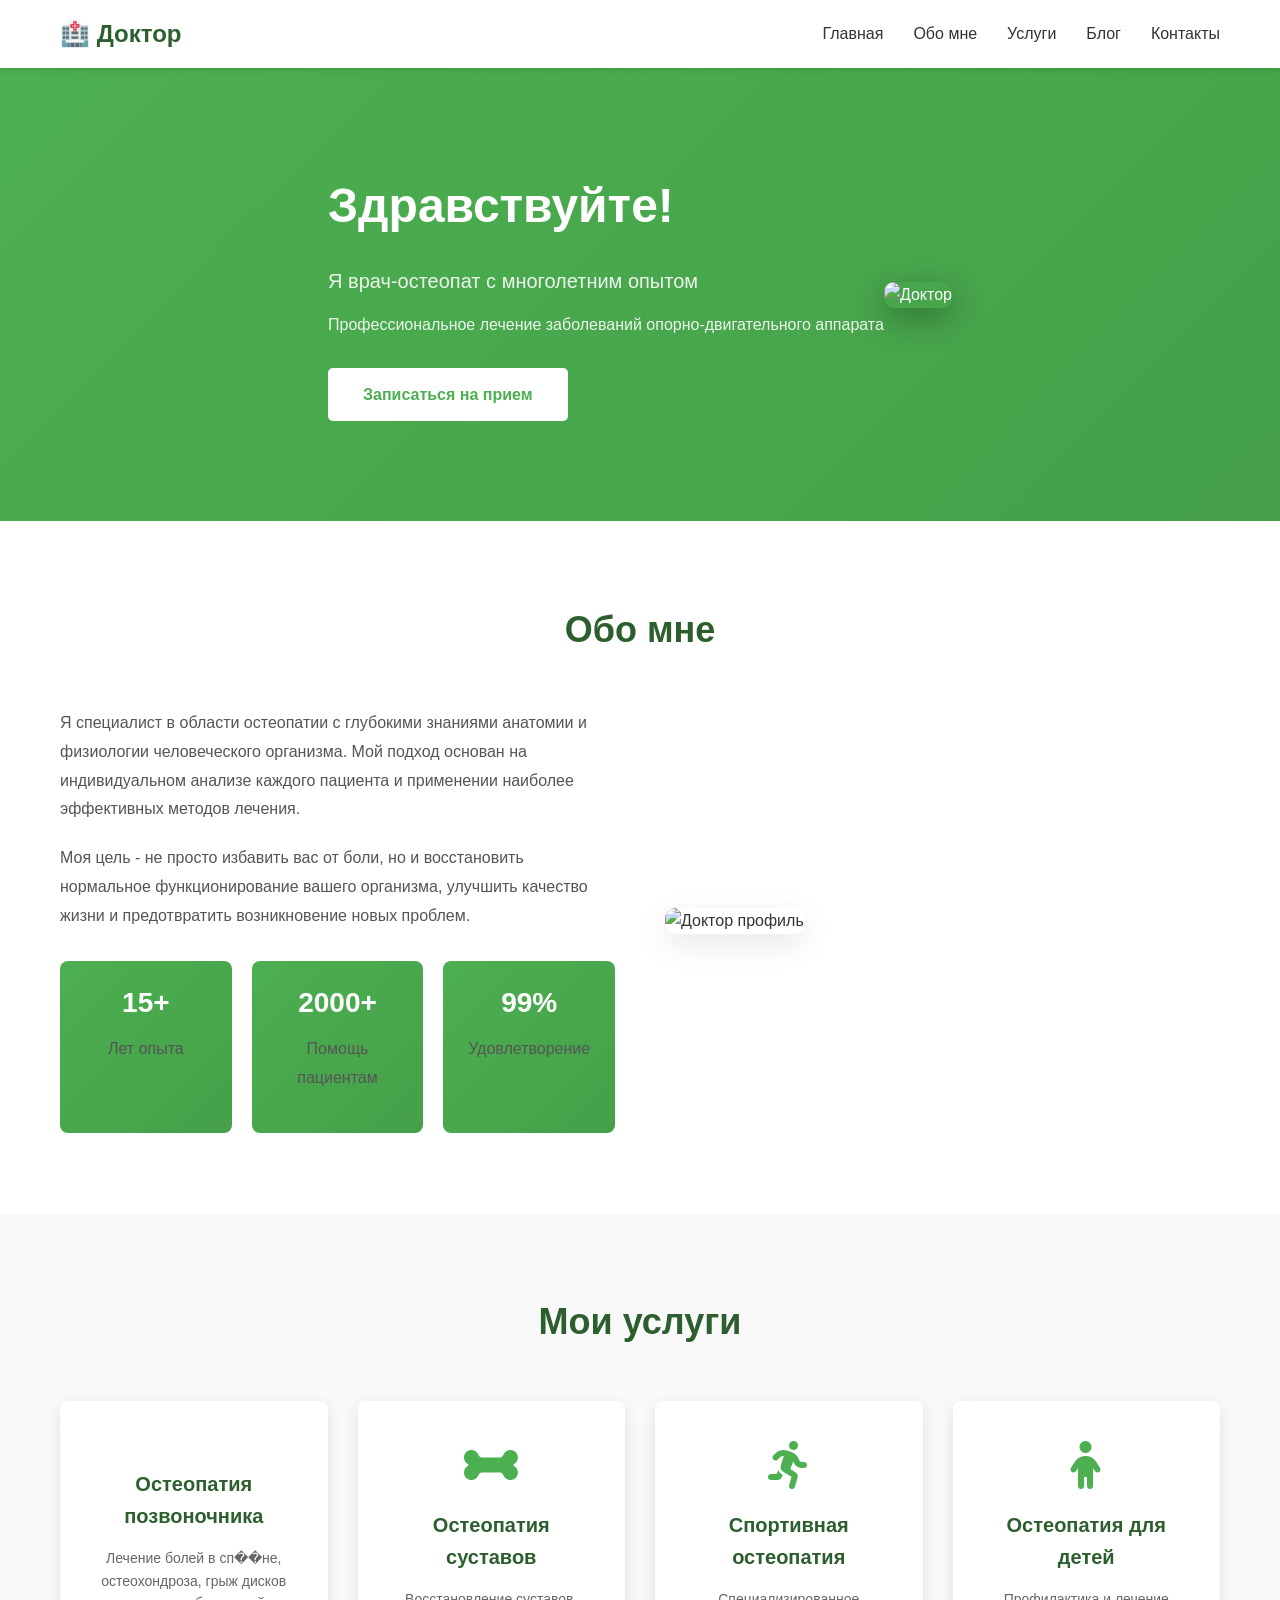
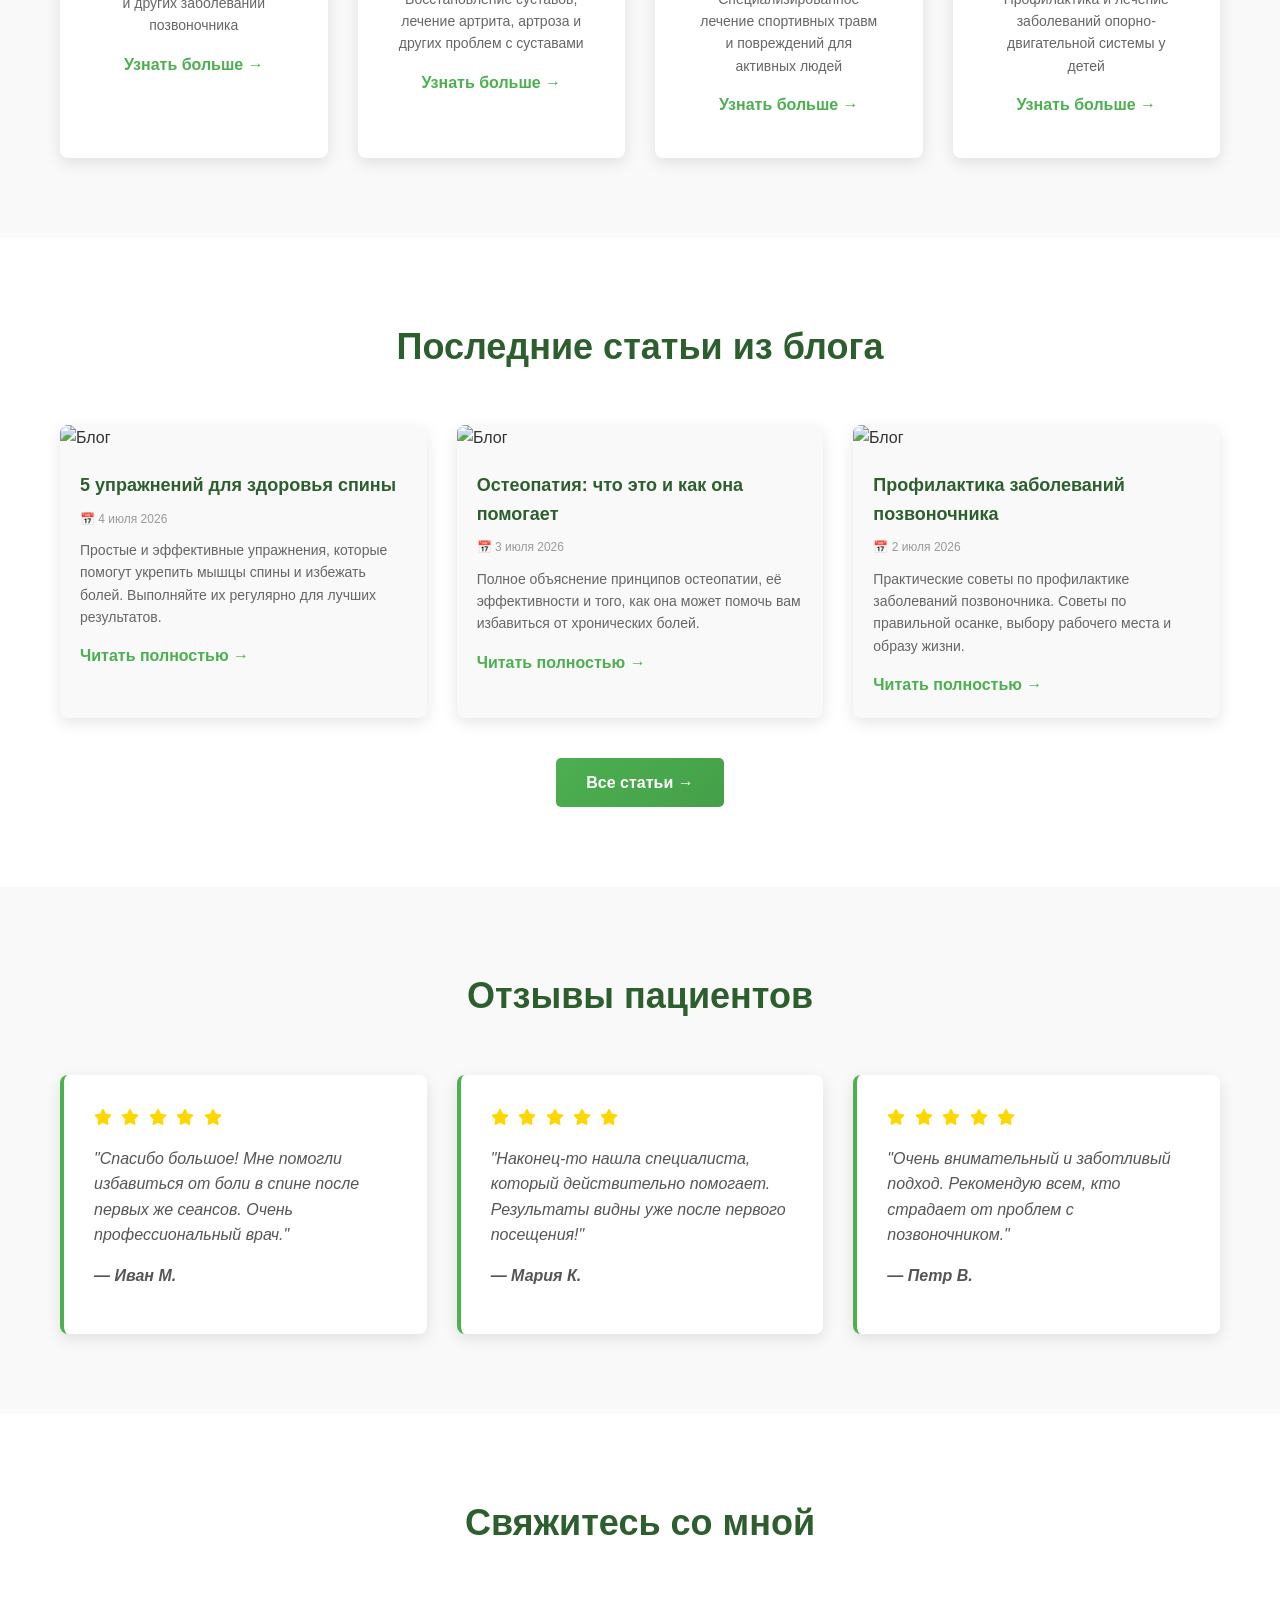
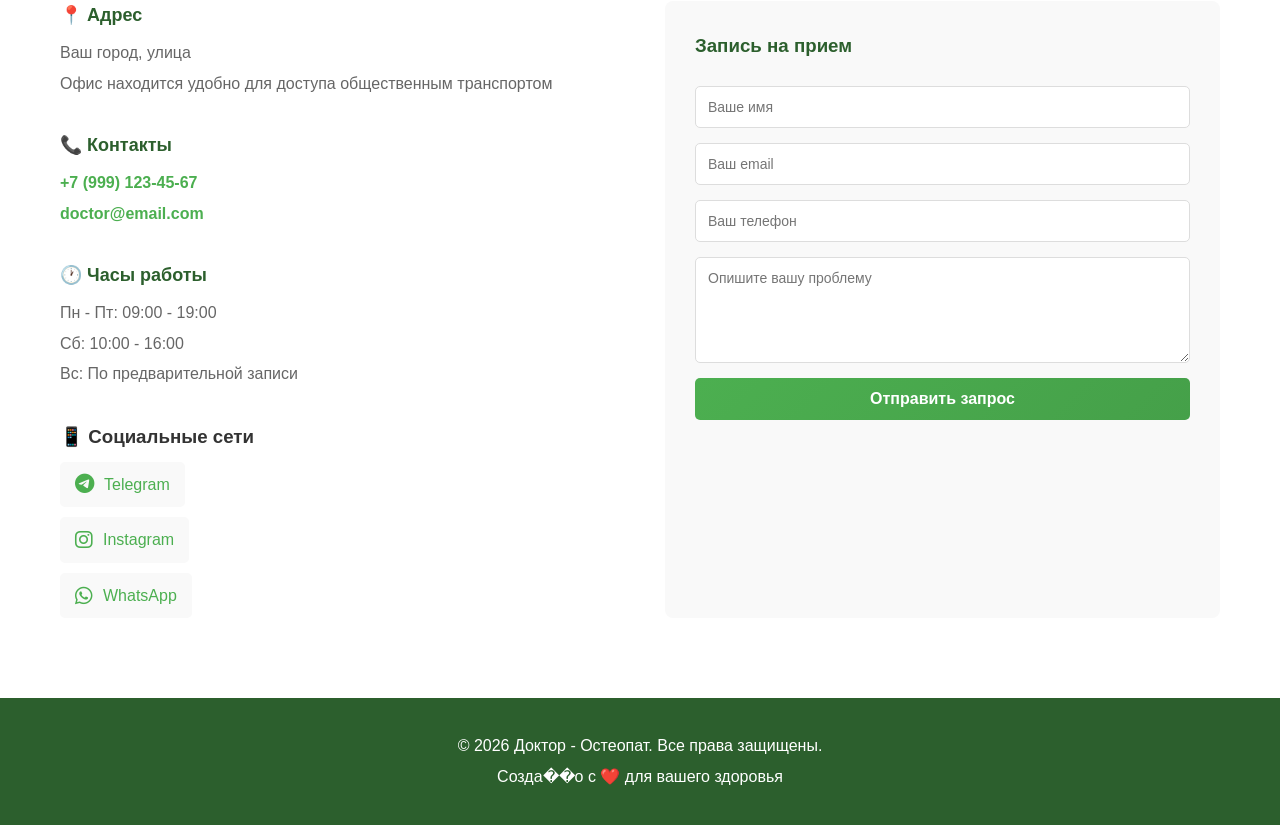
==== index.html @ 102da50f "Initial commit: Create professional osteopath landing page and blog" ====
<!DOCTYPE html>
<html lang="ru">
<head>
    <meta charset="UTF-8">
    <meta name="viewport" content="width=device-width, initial-scale=1.0">
    <meta name="description" content="Врач-остеопат. Профессиональное лечение заболеваний опорно-двигательного аппарата.">
    <meta name="keywords" content="остеопат, остеопатия, лечение позвоночника, боль в спине">
    <meta property="og:title" content="Доктор - Остеопат">
    <meta property="og:description" content="Профессиональные услуги остеопата с многолетним опытом">
    <title>Доктор - Остеопат | Профессиональное лечение</title>
    <link rel="stylesheet" href="styles.css">
    <link rel="stylesheet" href="https://cdnjs.cloudflare.com/ajax/libs/font-awesome/6.4.0/css/all.min.css">
</head>
<body>
    <!-- Navigation -->
    <nav class="navbar">
        <div class="container">
            <div class="logo">🏥 Доктор</div>
            <ul class="nav-menu">
                <li><a href="#home">Главная</a></li>
                <li><a href="#about">Обо мне</a></li>
                <li><a href="#services">Услуги</a></li>
                <li><a href="#blog">Блог</a></li>
                <li><a href="#contact">Контакты</a></li>
            </ul>
            <div class="hamburger">
                <span></span>
                <span></span>
                <span></span>
            </div>
        </div>
    </nav>

    <!-- Hero Section -->
    <section id="home" class="hero">
        <div class="hero-content">
            <h1>Здравствуйте!</h1>
            <p>Я врач-остеопат с многолетним опытом</p>
            <p class="hero-subtitle">Профессиональное лечение заболеваний опорно-двигательного аппарата</p>
            <a href="#contact" class="cta-button">Записаться на прием</a>
        </div>
        <div class="hero-image">
            <img src="https://via.placeholder.com/400x450" alt="Доктор">
        </div>
    </section>

    <!-- About Section -->
    <section id="about" class="about">
        <div class="container">
            <h2>Обо мне</h2>
            <div class="about-content">
                <div class="about-text">
                    <p>Я специалист в области остеопатии с глубокими знаниями анатомии и физиологии человеческого организма. Мой подход основан на индивидуальном анализе каждого пациента и применении наиболее эффективных методов лечения.</p>
                    <p>Моя цель - не просто избавить вас от боли, но и восстановить нормальное функционирование вашего организма, улучшить качество жизни и предотвратить возникновение новых проблем.</p>
                    <div class="about-stats">
                        <div class="stat">
                            <h3>15+</h3>
                            <p>Лет опыта</p>
                        </div>
                        <div class="stat">
                            <h3>2000+</h3>
                            <p>Помощь пациентам</p>
                        </div>
                        <div class="stat">
                            <h3>99%</h3>
                            <p>Удовлетворение</p>
                        </div>
                    </div>
                </div>
                <div class="about-image">
                    <img src="https://via.placeholder.com/300x350" alt="Доктор профиль">
                </div>
            </div>
        </div>
    </section>

    <!-- Services Section -->
    <section id="services" class="services">
        <div class="container">
            <h2>Мои услуги</h2>
            <div class="services-grid">
                <div class="service-card">
                    <i class="fas fa-spine"></i>
                    <h3>Остеопатия позвоночника</h3>
                    <p>Лечение болей в сп��не, остеохондроза, грыж дисков и других заболеваний позвоночника</p>
                    <a href="#contact" class="service-link">Узнать больше →</a>
                </div>
                <div class="service-card">
                    <i class="fas fa-bone"></i>
                    <h3>Остеопатия суставов</h3>
                    <p>Восстановление суставов, лечение артрита, артроза и других проблем с суставами</p>
                    <a href="#contact" class="service-link">Узнать больше →</a>
                </div>
                <div class="service-card">
                    <i class="fas fa-person-running"></i>
                    <h3>Спортивная остеопатия</h3>
                    <p>Специализированное лечение спортивных травм и повреждений для активных людей</p>
                    <a href="#contact" class="service-link">Узнать больше →</a>
                </div>
                <div class="service-card">
                    <i class="fas fa-child"></i>
                    <h3>Остеопатия для детей</h3>
                    <p>Профилактика и лечение заболеваний опорно-двигательной системы у детей</p>
                    <a href="#contact" class="service-link">Узнать больше →</a>
                </div>
            </div>
        </div>
    </section>

    <!-- Blog Section -->
    <section id="blog" class="blog">
        <div class="container">
            <h2>Последние статьи из блога</h2>
            <div class="blog-grid">
                <article class="blog-card">
                    <img src="https://via.placeholder.com/300x200" alt="Блог">
                    <div class="blog-content">
                        <h3>5 упражнений для здоровья спины</h3>
                        <p class="date">📅 4 июля 2026</p>
                        <p>Простые и эффективные упражнения, которые помогут укрепить мышцы спины и избежать болей. Выполняйте их регулярно для лучших результатов.</p>
                        <a href="#" class="read-more">Читать полностью →</a>
                    </div>
                </article>
                <article class="blog-card">
                    <img src="https://via.placeholder.com/300x200" alt="Блог">
                    <div class="blog-content">
                        <h3>Остеопатия: что это и как она помогает</h3>
                        <p class="date">📅 3 июля 2026</p>
                        <p>Полное объяснение принципов остеопатии, её эффективности и того, как она может помочь вам избавиться от хронических болей.</p>
                        <a href="#" class="read-more">Читать полностью →</a>
                    </div>
                </article>
                <article class="blog-card">
                    <img src="https://via.placeholder.com/300x200" alt="Блог">
                    <div class="blog-content">
                        <h3>Профилактика заболеваний позвоночника</h3>
                        <p class="date">📅 2 июля 2026</p>
                        <p>Практические советы по профилактике заболеваний позвоночника. Советы по правильной осанке, выбору рабочего места и образу жизни.</p>
                        <a href="#" class="read-more">Читать полностью →</a>
                    </div>
                </article>
            </div>
            <div class="blog-cta">
                <a href="#" class="btn-all-posts">Все статьи →</a>
            </div>
        </div>
    </section>

    <!-- Testimonials Section -->
    <section class="testimonials">
        <div class="container">
            <h2>Отзывы пациентов</h2>
            <div class="testimonials-grid">
                <div class="testimonial-card">
                    <div class="stars">
                        <i class="fas fa-star"></i>
                        <i class="fas fa-star"></i>
                        <i class="fas fa-star"></i>
                        <i class="fas fa-star"></i>
                        <i class="fas fa-star"></i>
                    </div>
                    <p>"Спасибо большое! Мне помогли избавиться от боли в спине после первых же сеансов. Очень профессиональный врач."</p>
                    <p class="author">— Иван М.</p>
                </div>
                <div class="testimonial-card">
                    <div class="stars">
                        <i class="fas fa-star"></i>
                        <i class="fas fa-star"></i>
                        <i class="fas fa-star"></i>
                        <i class="fas fa-star"></i>
                        <i class="fas fa-star"></i>
                    </div>
                    <p>"Наконец-то нашла специалиста, который действительно помогает. Результаты видны уже после первого посещения!"</p>
                    <p class="author">— Мария К.</p>
                </div>
                <div class="testimonial-card">
                    <div class="stars">
                        <i class="fas fa-star"></i>
                        <i class="fas fa-star"></i>
                        <i class="fas fa-star"></i>
                        <i class="fas fa-star"></i>
                        <i class="fas fa-star"></i>
                    </div>
                    <p>"Очень внимательный и заботливый подход. Рекомендую всем, кто страдает от проблем с позвоночником."</p>
                    <p class="author">— Петр В.</p>
                </div>
            </div>
        </div>
    </section>

    <!-- Contact Section -->
    <section id="contact" class="contact">
        <div class="container">
            <h2>Свяжитесь со мной</h2>
            <div class="contact-content">
                <div class="contact-info">
                    <div class="info-section">
                        <h3>📍 Адрес</h3>
                        <p>Ваш город, улица</p>
                        <p>Офис находится удобно для доступа общественным транспортом</p>
                    </div>
                    <div class="info-section">
                        <h3>📞 Контакты</h3>
                        <p><a href="tel:+79991234567">+7 (999) 123-45-67</a></p>
                        <p><a href="mailto:doctor@email.com">doctor@email.com</a></p>
                    </div>
                    <div class="info-section">
                        <h3>🕐 Часы работы</h3>
                        <p>Пн - Пт: 09:00 - 19:00</p>
                        <p>Сб: 10:00 - 16:00</p>
                        <p>Вс: По предварительной записи</p>
                    </div>
                    <div class="social-links">
                        <h3>📱 Социальные сети</h3>
                        <a href="https://t.me/" title="Telegram"><i class="fab fa-telegram"></i> Telegram</a>
                        <a href="https://instagram.com/" title="Instagram"><i class="fab fa-instagram"></i> Instagram</a>
                        <a href="https://wa.me/79991234567" title="WhatsApp"><i class="fab fa-whatsapp"></i> WhatsApp</a>
                    </div>
                </div>
                <form class="contact-form">
                    <h3>Запись на прием</h3>
                    <input type="text" placeholder="Ваше имя" required>
                    <input type="email" placeholder="Ваш email" required>
                    <input type="tel" placeholder="Ваш телефон" required>
                    <textarea placeholder="Опишите вашу проблему" rows="5" required></textarea>
                    <button type="submit" class="submit-button">Отправить запрос</button>
                </form>
            </div>
        </div>
    </section>

    <!-- Footer -->
    <footer class="footer">
        <div class="container">
            <p>&copy; 2026 Доктор - Остеопат. Все права защищены.</p>
            <p>Созда��о с ❤️ для вашего здоровья</p>
        </div>
    </footer>

    <script src="script.js"></script>
</body>
</html>
---- styles.css ----
* {
    margin: 0;
    padding: 0;
    box-sizing: border-box;
}

body {
    font-family: 'Segoe UI', Tahoma, Geneva, Verdana, sans-serif;
    line-height: 1.6;
    color: #333;
    background-color: #f9f9f9;
}

.container {
    max-width: 1200px;
    margin: 0 auto;
    padding: 0 20px;
}

/* Navigation */
.navbar {
    background-color: #fff;
    box-shadow: 0 2px 5px rgba(0,0,0,0.1);
    position: sticky;
    top: 0;
    z-index: 100;
}

.navbar .container {
    display: flex;
    justify-content: space-between;
    align-items: center;
    padding: 15px 20px;
}

.logo {
    font-size: 24px;
    font-weight: bold;
    color: #2c5f2d;
}

.nav-menu {
    display: flex;
    list-style: none;
    gap: 30px;
}

.nav-menu a {
    text-decoration: none;
    color: #333;
    transition: color 0.3s;
    font-weight: 500;
}

.nav-menu a:hover {
    color: #4CAF50;
}

.hamburger {
    display: none;
    flex-direction: column;
    cursor: pointer;
}

.hamburger span {
    width: 25px;
    height: 3px;
    background-color: #333;
    margin: 5px 0;
    transition: 0.3s;
}

/* Hero Section */
.hero {
    background: linear-gradient(135deg, #4CAF50 0%, #45a049 100%);
    color: white;
    padding: 100px 0;
    display: flex;
    align-items: center;
    justify-content: center;
}

.hero .container {
    display: grid;
    grid-template-columns: 1fr 1fr;
    gap: 50px;
    align-items: center;
}

.hero-content h1 {
    font-size: 48px;
    margin-bottom: 20px;
    animation: fadeInUp 1s ease;
}

.hero-content p {
    font-size: 20px;
    margin-bottom: 15px;
    opacity: 0.9;
}

.hero-subtitle {
    font-size: 16px !important;
    margin-bottom: 30px !important;
}

.cta-button {
    display: inline-block;
    background-color: white;
    color: #4CAF50;
    padding: 14px 35px;
    border-radius: 5px;
    text-decoration: none;
    font-weight: bold;
    transition: transform 0.3s, box-shadow 0.3s;
    font-size: 16px;
}

.cta-button:hover {
    transform: translateY(-2px);
    box-shadow: 0 5px 15px rgba(0,0,0,0.3);
}

.hero-image img {
    width: 100%;
    border-radius: 10px;
    box-shadow: 0 10px 30px rgba(0,0,0,0.3);
}

/* About Section */
.about {
    padding: 80px 0;
    background-color: white;
}

.about h2,
.services h2,
.blog h2,
.testimonials h2,
.contact h2 {
    text-align: center;
    font-size: 36px;
    margin-bottom: 50px;
    color: #2c5f2d;
}

.about-content {
    display: grid;
    grid-template-columns: 1fr 1fr;
    gap: 50px;
    align-items: center;
}

.about-text p {
    font-size: 16px;
    margin-bottom: 20px;
    color: #555;
    line-height: 1.8;
}

.about-stats {
    display: grid;
    grid-template-columns: repeat(3, 1fr);
    gap: 20px;
    margin-top: 30px;
}

.stat {
    text-align: center;
    padding: 20px;
    background: linear-gradient(135deg, #4CAF50 0%, #45a049 100%);
    color: white;
    border-radius: 8px;
}

.stat h3 {
    font-size: 28px;
    margin-bottom: 10px;
}

.about-image img {
    width: 100%;
    border-radius: 10px;
    box-shadow: 0 10px 30px rgba(0,0,0,0.1);
}

/* Services Section */
.services {
    padding: 80px 0;
    background-color: #f9f9f9;
}

.services-grid {
    display: grid;
    grid-template-columns: repeat(auto-fit, minmax(250px, 1fr));
    gap: 30px;
}

.service-card {
    background-color: white;
    padding: 40px;
    border-radius: 8px;
    text-align: center;
    box-shadow: 0 5px 15px rgba(0,0,0,0.1);
    transition: transform 0.3s, box-shadow 0.3s;
}

.service-card:hover {
    transform: translateY(-10px);
    box-shadow: 0 15px 30px rgba(0,0,0,0.2);
}

.service-card i {
    font-size: 48px;
    color: #4CAF50;
    margin-bottom: 20px;
}

.service-card h3 {
    font-size: 20px;
    margin-bottom: 15px;
    color: #2c5f2d;
}

.service-card p {
    color: #666;
    font-size: 14px;
    margin-bottom: 15px;
}

.service-link {
    color: #4CAF50;
    text-decoration: none;
    font-weight: bold;
    transition: color 0.3s;
}

.service-link:hover {
    color: #2c5f2d;
}

/* Blog Section */
.blog {
    padding: 80px 0;
    background-color: white;
}

.blog-grid {
    display: grid;
    grid-template-columns: repeat(auto-fit, minmax(300px, 1fr));
    gap: 30px;
    margin-bottom: 40px;
}

.blog-card {
    background-color: #f9f9f9;
    border-radius: 8px;
    overflow: hidden;
    box-shadow: 0 5px 15px rgba(0,0,0,0.1);
    transition: transform 0.3s;
}

.blog-card:hover {
    transform: translateY(-5px);
}

.blog-card img {
    width: 100%;
    height: 200px;
    object-fit: cover;
}

.blog-content {
    padding: 20px;
}

.blog-content h3 {
    margin-bottom: 10px;
    color: #2c5f2d;
    font-size: 18px;
}

.blog-content .date {
    color: #999;
    font-size: 12px;
    margin-bottom: 10px;
}

.blog-content p {
    color: #666;
    margin-bottom: 15px;
    font-size: 14px;
}

.read-more {
    color: #4CAF50;
    text-decoration: none;
    font-weight: bold;
    transition: color 0.3s;
}

.read-more:hover {
    color: #2c5f2d;
}

.blog-cta {
    text-align: center;
}

.btn-all-posts {
    display: inline-block;
    background: linear-gradient(135deg, #4CAF50 0%, #45a049 100%);
    color: white;
    padding: 12px 30px;
    border-radius: 5px;
    text-decoration: none;
    font-weight: bold;
    transition: transform 0.3s;
}

.btn-all-posts:hover {
    transform: translateY(-2px);
}

/* Testimonials Section */
.testimonials {
    padding: 80px 0;
    background-color: #f9f9f9;
}

.testimonials-grid {
    display: grid;
    grid-template-columns: repeat(auto-fit, minmax(300px, 1fr));
    gap: 30px;
}

.testimonial-card {
    background-color: white;
    padding: 30px;
    border-radius: 8px;
    box-shadow: 0 5px 15px rgba(0,0,0,0.1);
    border-left: 4px solid #4CAF50;
}

.stars {
    margin-bottom: 15px;
}

.stars i {
    color: #FFD700;
    margin-right: 5px;
}

.testimonial-card p {
    color: #555;
    margin-bottom: 15px;
    font-style: italic;
}

.author {
    font-weight: bold;
    color: #2c5f2d;
    font-style: normal;
}

/* Contact Section */
.contact {
    padding: 80px 0;
    background-color: white;
}

.contact-content {
    display: grid;
    grid-template-columns: 1fr 1fr;
    gap: 50px;
}

.contact-info {
    display: flex;
    flex-direction: column;
    gap: 30px;
}

.info-section h3 {
    color: #2c5f2d;
    margin-bottom: 10px;
    font-size: 18px;
}

.info-section p {
    color: #666;
    margin-bottom: 5px;
}

.info-section a {
    color: #4CAF50;
    text-decoration: none;
    font-weight: bold;
}

.info-section a:hover {
    color: #2c5f2d;
}

.social-links {
    display: flex;
    flex-direction: column;
    gap: 10px;
}

.social-links a {
    display: inline-flex;
    align-items: center;
    gap: 10px;
    padding: 10px 15px;
    background-color: #f9f9f9;
    border-radius: 5px;
    color: #4CAF50;
    text-decoration: none;
    transition: background-color 0.3s;
    width: fit-content;
}

.social-links a:hover {
    background-color: #e8f5e9;
}

.social-links i {
    font-size: 20px;
}

.contact-form {
    display: flex;
    flex-direction: column;
    gap: 15px;
    background-color: #f9f9f9;
    padding: 30px;
    border-radius: 8px;
}

.contact-form h3 {
    color: #2c5f2d;
    margin-bottom: 10px;
}

.contact-form input,
.contact-form textarea {
    padding: 12px;
    border: 1px solid #ddd;
    border-radius: 5px;
    font-family: inherit;
    font-size: 14px;
}

.contact-form input:focus,
.contact-form textarea:focus {
    outline: none;
    border-color: #4CAF50;
    box-shadow: 0 0 5px rgba(76, 175, 80, 0.3);
}

.submit-button {
    background: linear-gradient(135deg, #4CAF50 0%, #45a049 100%);
    color: white;
    padding: 12px;
    border: none;
    border-radius: 5px;
    font-weight: bold;
    cursor: pointer;
    transition: transform 0.3s;
    font-size: 16px;
}

.submit-button:hover {
    transform: translateY(-2px);
}

/* Footer */
.footer {
    background-color: #2c5f2d;
    color: white;
    text-align: center;
    padding: 30px 0;
}

.footer p {
    margin: 5px 0;
}

/* Animations */
@keyframes fadeInUp {
    from {
        opacity: 0;
        transform: translateY(30px);
    }
    to {
        opacity: 1;
        transform: translateY(0);
    }
}

/* Responsive Design */
@media (max-width: 768px) {
    .nav-menu {
        display: none;
        position: absolute;
        top: 70px;
        left: 0;
        right: 0;
        background-color: white;
        flex-direction: column;
        gap: 0;
        box-shadow: 0 5px 10px rgba(0,0,0,0.1);
    }

    .nav-menu.active {
        display: flex;
    }

    .nav-menu li {
        border-bottom: 1px solid #eee;
    }

    .nav-menu a {
        display: block;
        padding: 15px 20px;
    }

    .hamburger {
        display: flex;
    }

    .hero {
        padding: 50px 0;
    }

    .hero .container {
        grid-template-columns: 1fr;
    }

    .hero-content h1 {
        font-size: 32px;
    }

    .hero-content p {
        font-size: 16px;
    }

    .about-content,
    .contact-content {
        grid-template-columns: 1fr;
    }

    .about-stats {
        grid-template-columns: 1fr;
    }

    .about,
    .services,
    .blog,
    .testimonials,
    .contact {
        padding: 50px 0;
    }

    h2 {
        font-size: 28px !important;
    }
}

@media (max-width: 480px) {
    .navbar .container {
        padding: 10px 15px;
    }

    .logo {
        font-size: 20px;
    }

    .hero-content h1 {
        font-size: 24px;
    }

    .hero .container,
    .about .container {
        padding: 0 15px;
    }

    .service-card,
    .testimonial-card {
        padding: 20px;
    }

    .contact-form {
        padding: 20px;
    }
}
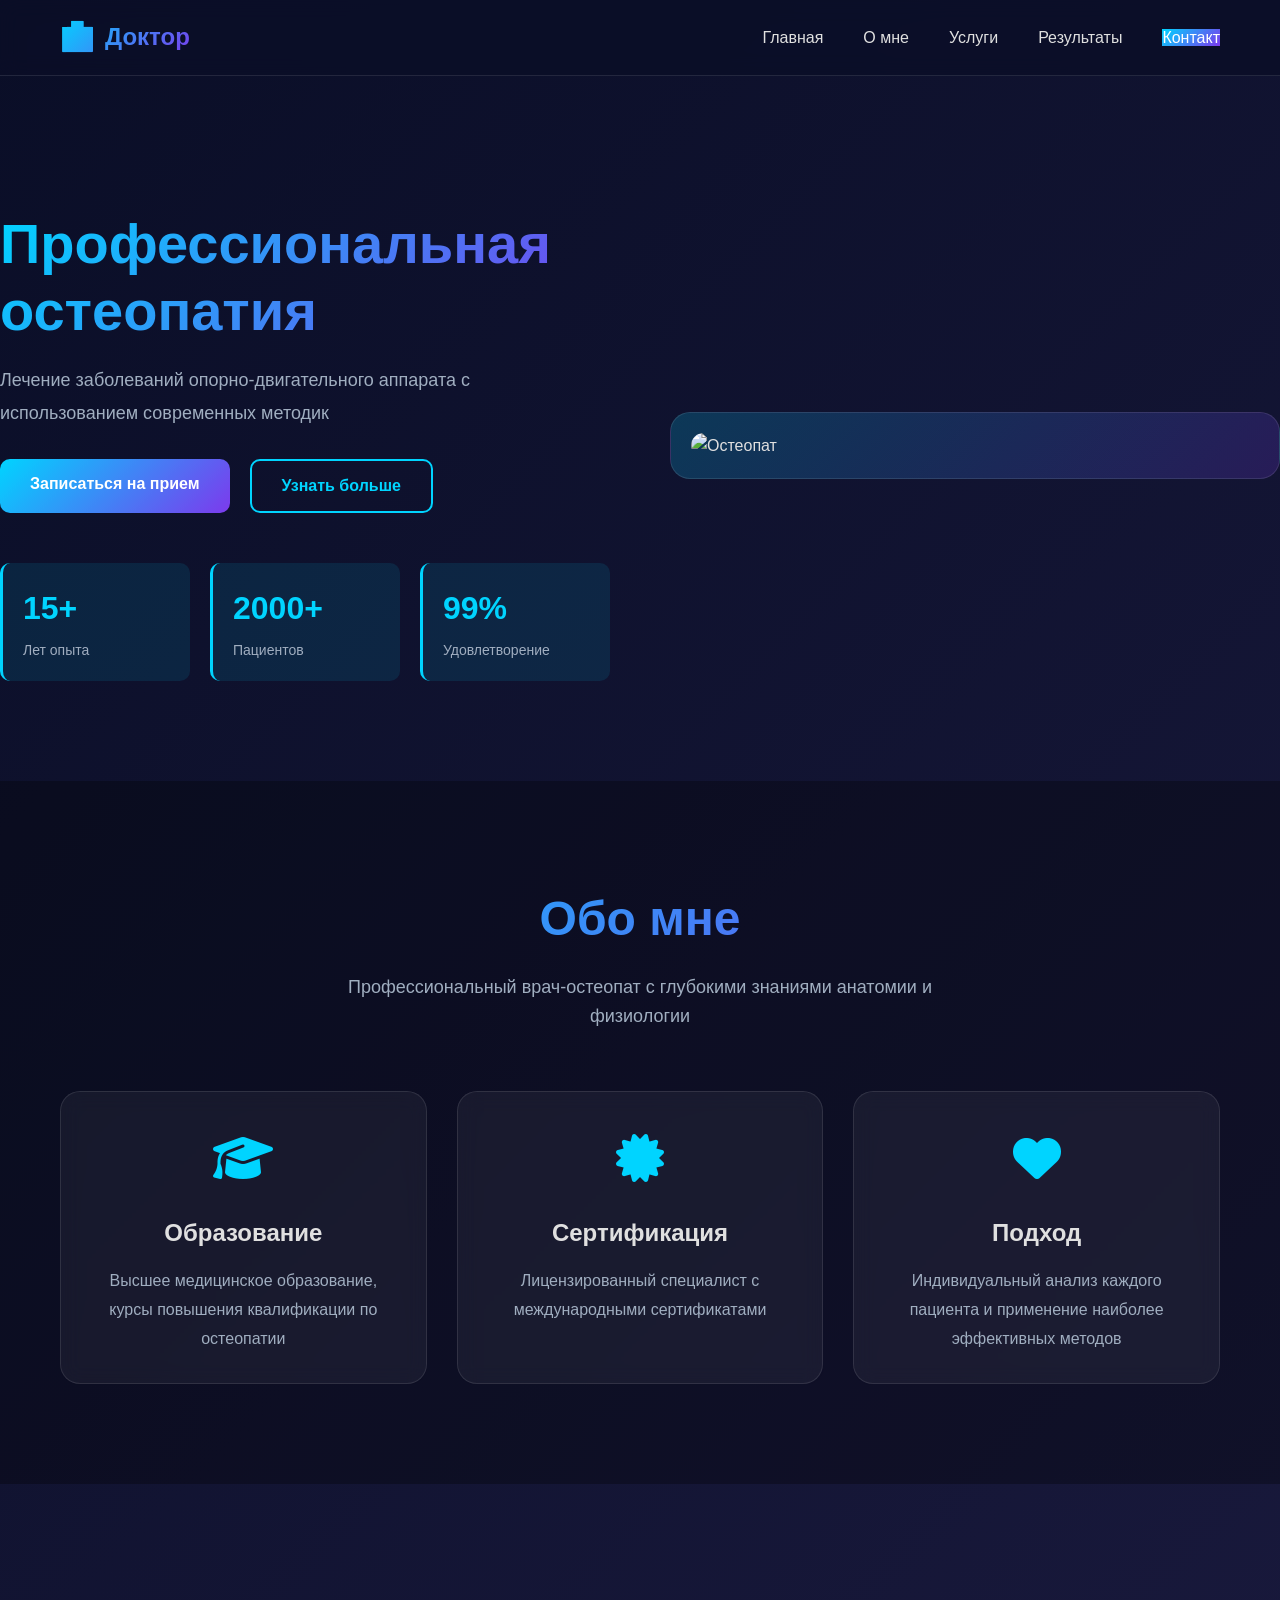
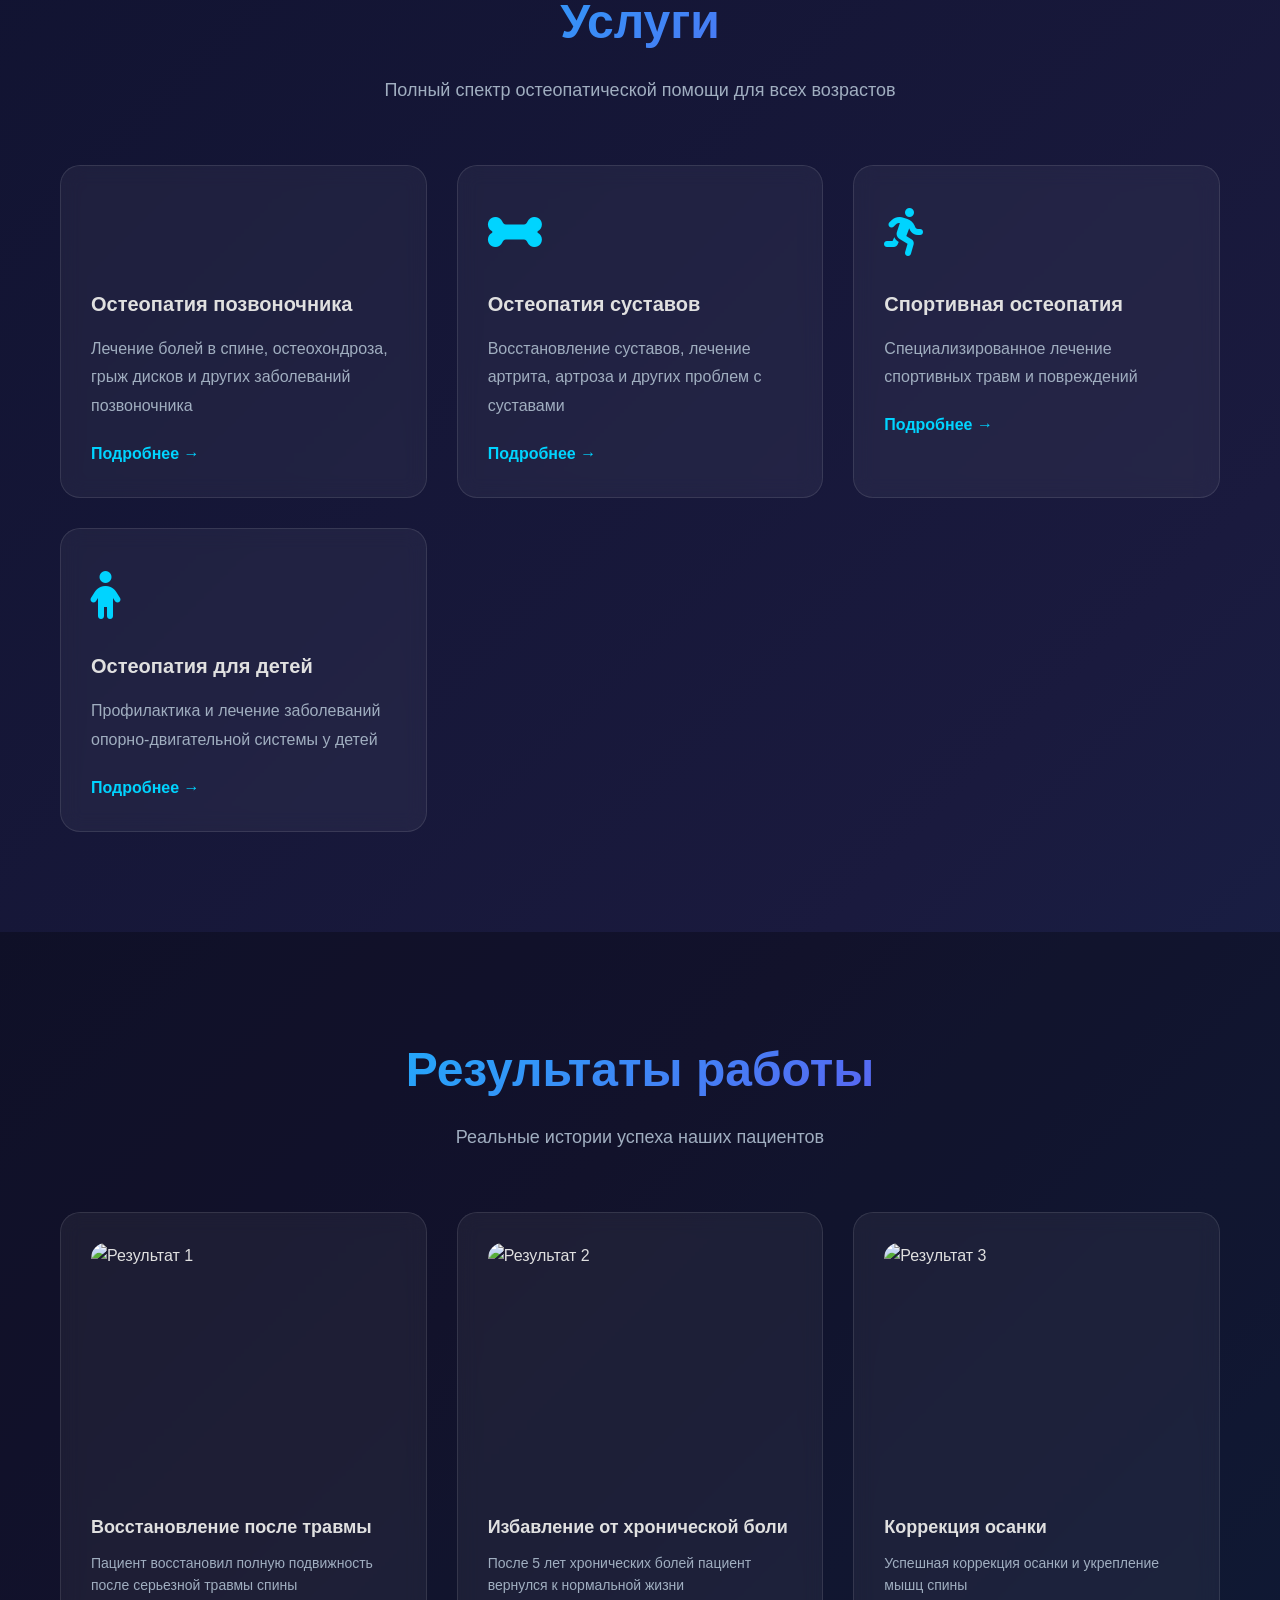
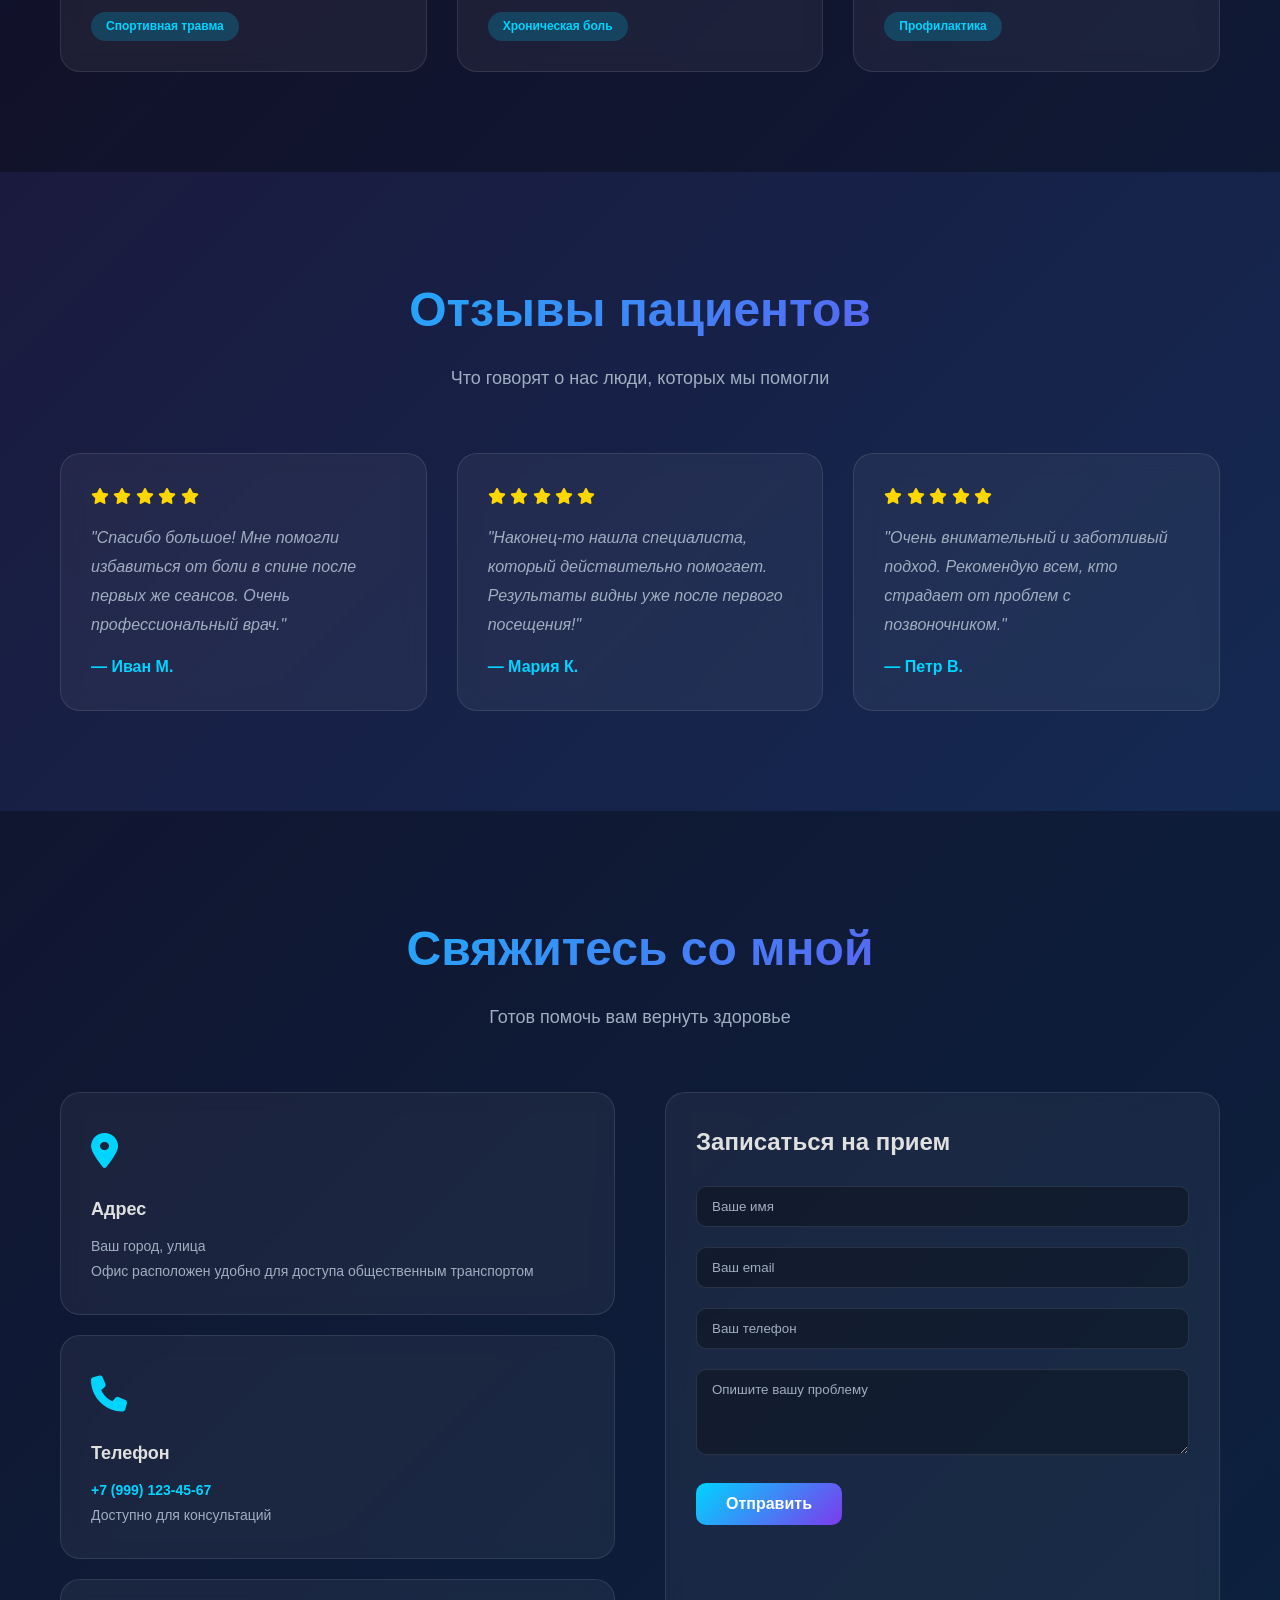
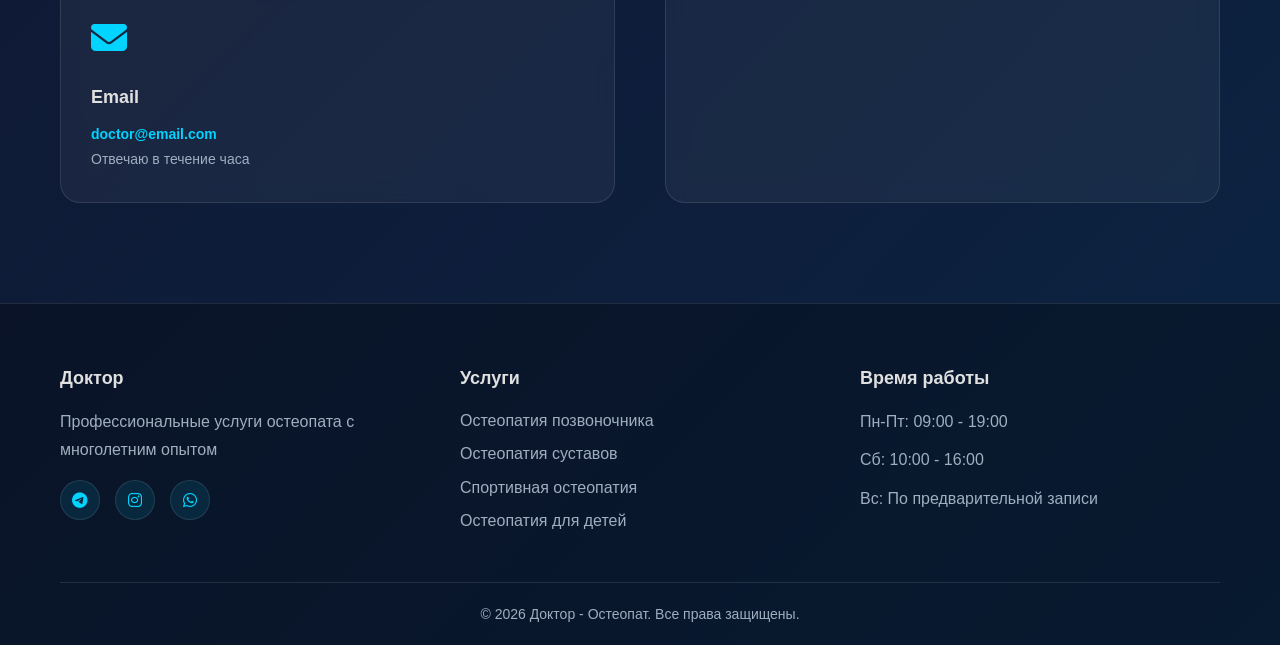
==== commit b0ce52e5: "Update: Redesign site with glassmorphism style like razvitiein.com" ====
--- a/index.html
+++ b/index.html
@@ -5,8 +5,6 @@
     <meta name="viewport" content="width=device-width, initial-scale=1.0">
     <meta name="description" content="Врач-остеопат. Профессиональное лечение заболеваний опорно-двигательного аппарата.">
     <meta name="keywords" content="остеопат, остеопатия, лечение позвоночника, боль в спине">
-    <meta property="og:title" content="Доктор - Остеопат">
-    <meta property="og:description" content="Профессиональные услуги остеопата с многолетним опытом">
     <title>Доктор - Остеопат | Профессиональное лечение</title>
     <link rel="stylesheet" href="styles.css">
     <link rel="stylesheet" href="https://cdnjs.cloudflare.com/ajax/libs/font-awesome/6.4.0/css/all.min.css">
@@ -14,14 +12,17 @@
 <body>
     <!-- Navigation -->
     <nav class="navbar">
-        <div class="container">
-            <div class="logo">🏥 Доктор</div>
+        <div class="nav-container">
+            <div class="logo">
+                <span class="logo-icon">🏥</span>
+                <span class="logo-text">Доктор</span>
+            </div>
             <ul class="nav-menu">
-                <li><a href="#home">Главная</a></li>
-                <li><a href="#about">Обо мне</a></li>
-                <li><a href="#services">Услуги</a></li>
-                <li><a href="#blog">Блог</a></li>
-                <li><a href="#contact">Контакты</a></li>
+                <li><a href="#home" class="nav-link">Главная</a></li>
+                <li><a href="#about" class="nav-link">О мне</a></li>
+                <li><a href="#services" class="nav-link">Услуги</a></li>
+                <li><a href="#portfolio" class="nav-link">Результаты</a></li>
+                <li><a href="#contact" class="nav-link btn-primary">Контакт</a></li>
             </ul>
             <div class="hamburger">
                 <span></span>
@@ -33,42 +34,59 @@
 
     <!-- Hero Section -->
     <section id="home" class="hero">
-        <div class="hero-content">
-            <h1>Здравствуйте!</h1>
-            <p>Я врач-остеопат с многолетним опытом</p>
-            <p class="hero-subtitle">Профессиональное лечение заболеваний опорно-двигательного аппарата</p>
-            <a href="#contact" class="cta-button">Записаться на прием</a>
-        </div>
-        <div class="hero-image">
-            <img src="https://via.placeholder.com/400x450" alt="Доктор">
+        <div class="hero-container">
+            <div class="hero-content">
+                <h1 class="hero-title">Профессиональная остеопатия</h1>
+                <p class="hero-subtitle">Лечение заболеваний опорно-двигательного аппарата с использованием современных методик</p>
+                <div class="hero-buttons">
+                    <a href="#contact" class="btn btn-primary">Записаться на прием</a>
+                    <a href="#about" class="btn btn-secondary">Узнать больше</a>
+                </div>
+                <div class="hero-stats">
+                    <div class="stat">
+                        <h3>15+</h3>
+                        <p>Лет опыта</p>
+                    </div>
+                    <div class="stat">
+                        <h3>2000+</h3>
+                        <p>Пациентов</p>
+                    </div>
+                    <div class="stat">
+                        <h3>99%</h3>
+                        <p>Удовлетворение</p>
+                    </div>
+                </div>
+            </div>
+            <div class="hero-image">
+                <div class="image-placeholder">
+                    <img src="https://via.placeholder.com/500x500" alt="Остеопат">
+                </div>
+            </div>
         </div>
     </section>
 
     <!-- About Section -->
     <section id="about" class="about">
         <div class="container">
-            <h2>Обо мне</h2>
-            <div class="about-content">
-                <div class="about-text">
-                    <p>Я специалист в области остеопатии с глубокими знаниями анатомии и физиологии человеческого организма. Мой подход основан на индивидуальном анализе каждого пациента и применении наиболее эффективных методов лечения.</p>
-                    <p>Моя цель - не просто избавить вас от боли, но и восстановить нормальное функционирование вашего организма, улучшить качество жизни и предотвратить возникновение новых проблем.</p>
-                    <div class="about-stats">
-                        <div class="stat">
-                            <h3>15+</h3>
-                            <p>Лет опыта</p>
-                        </div>
-                        <div class="stat">
-                            <h3>2000+</h3>
-                            <p>Помощь пациентам</p>
-                        </div>
-                        <div class="stat">
-                            <h3>99%</h3>
-                            <p>Удовлетворение</p>
-                        </div>
-                    </div>
-                </div>
-                <div class="about-image">
-                    <img src="https://via.placeholder.com/300x350" alt="Доктор профиль">
+            <div class="section-header">
+                <h2 class="section-title">Обо мне</h2>
+                <p class="section-description">Профессиональный врач-остеопат с глубокими знаниями анатомии и физиологии</p>
+            </div>
+            <div class="about-grid">
+                <div class="about-card glass-card">
+                    <div class="card-icon"><i class="fas fa-graduation-cap"></i></div>
+                    <h3>Образование</h3>
+                    <p>Высшее медицинское образование, курсы повышения квалификации по остеопатии</p>
+                </div>
+                <div class="about-card glass-card">
+                    <div class="card-icon"><i class="fas fa-certificate"></i></div>
+                    <h3>Сертификация</h3>
+                    <p>Лицензированный специалист с международными сертификатами</p>
+                </div>
+                <div class="about-card glass-card">
+                    <div class="card-icon"><i class="fas fa-heart"></i></div>
+                    <h3>Подход</h3>
+                    <p>Индивидуальный анализ каждого пациента и применение наиболее эффективных методов</p>
                 </div>
             </div>
         </div>
@@ -77,71 +95,77 @@
     <!-- Services Section -->
     <section id="services" class="services">
         <div class="container">
-            <h2>Мои услуги</h2>
+            <div class="section-header">
+                <h2 class="section-title">Услуги</h2>
+                <p class="section-description">Полный спектр остеопатической помощи для всех возрастов</p>
+            </div>
             <div class="services-grid">
-                <div class="service-card">
-                    <i class="fas fa-spine"></i>
+                <div class="service-card glass-card">
+                    <div class="service-icon"><i class="fas fa-spine"></i></div>
                     <h3>Остеопатия позвоночника</h3>
-                    <p>Лечение болей в сп��не, остеохондроза, грыж дисков и других заболеваний позвоночника</p>
-                    <a href="#contact" class="service-link">Узнать больше →</a>
-                </div>
-                <div class="service-card">
-                    <i class="fas fa-bone"></i>
+                    <p>Лечение болей в спине, остеохондроза, грыж дисков и других заболеваний позвоночника</p>
+                    <a href="#contact" class="service-link">Подробнее →</a>
+                </div>
+                <div class="service-card glass-card">
+                    <div class="service-icon"><i class="fas fa-bone"></i></div>
                     <h3>Остеопатия суставов</h3>
                     <p>Восстановление суставов, лечение артрита, артроза и других проблем с суставами</p>
-                    <a href="#contact" class="service-link">Узнать больше →</a>
-                </div>
-                <div class="service-card">
-                    <i class="fas fa-person-running"></i>
+                    <a href="#contact" class="service-link">Подробнее →</a>
+                </div>
+                <div class="service-card glass-card">
+                    <div class="service-icon"><i class="fas fa-person-running"></i></div>
                     <h3>Спортивная остеопатия</h3>
-                    <p>Специализированное лечение спортивных травм и повреждений для активных людей</p>
-                    <a href="#contact" class="service-link">Узнать больше →</a>
-                </div>
-                <div class="service-card">
-                    <i class="fas fa-child"></i>
+                    <p>Специализированное лечение спортивных травм и повреждений</p>
+                    <a href="#contact" class="service-link">Подробнее →</a>
+                </div>
+                <div class="service-card glass-card">
+                    <div class="service-icon"><i class="fas fa-child"></i></div>
                     <h3>Остеопатия для детей</h3>
                     <p>Профилактика и лечение заболеваний опорно-двигательной системы у детей</p>
-                    <a href="#contact" class="service-link">Узнать больше →</a>
-                </div>
-            </div>
-        </div>
-    </section>
-
-    <!-- Blog Section -->
-    <section id="blog" class="blog">
-        <div class="container">
-            <h2>Последние статьи из блога</h2>
-            <div class="blog-grid">
-                <article class="blog-card">
-                    <img src="https://via.placeholder.com/300x200" alt="Блог">
-                    <div class="blog-content">
-                        <h3>5 упражнений для здоровья спины</h3>
-                        <p class="date">📅 4 июля 2026</p>
-                        <p>Простые и эффективные упражнения, которые помогут укрепить мышцы спины и избежать болей. Выполняйте их регулярно для лучших результатов.</p>
-                        <a href="#" class="read-more">Читать полностью →</a>
-                    </div>
-                </article>
-                <article class="blog-card">
-                    <img src="https://via.placeholder.com/300x200" alt="Блог">
-                    <div class="blog-content">
-                        <h3>Остеопатия: что это и как она помогает</h3>
-                        <p class="date">📅 3 июля 2026</p>
-                        <p>Полное объяснение принципов остеопатии, её эффективности и того, как она может помочь вам избавиться от хронических болей.</p>
-                        <a href="#" class="read-more">Читать полностью →</a>
-                    </div>
-                </article>
-                <article class="blog-card">
-                    <img src="https://via.placeholder.com/300x200" alt="Блог">
-                    <div class="blog-content">
-                        <h3>Профилактика заболеваний позвоночника</h3>
-                        <p class="date">📅 2 июля 2026</p>
-                        <p>Практические советы по профилактике заболеваний позвоночника. Советы по правильной осанке, выбору рабочего места и образу жизни.</p>
-                        <a href="#" class="read-more">Читать полностью →</a>
-                    </div>
-                </article>
-            </div>
-            <div class="blog-cta">
-                <a href="#" class="btn-all-posts">Все статьи →</a>
+                    <a href="#contact" class="service-link">Подробнее →</a>
+                </div>
+            </div>
+        </div>
+    </section>
+
+    <!-- Portfolio Section -->
+    <section id="portfolio" class="portfolio">
+        <div class="container">
+            <div class="section-header">
+                <h2 class="section-title">Результаты работы</h2>
+                <p class="section-description">Реальные истории успеха наших пациентов</p>
+            </div>
+            <div class="portfolio-grid">
+                <div class="portfolio-card glass-card">
+                    <div class="portfolio-image">
+                        <img src="https://via.placeholder.com/300x250" alt="Результат 1">
+                    </div>
+                    <div class="portfolio-content">
+                        <h4>Восстановление после травмы</h4>
+                        <p>Пациент восстановил полную подвижность после серьезной травмы спины</p>
+                        <span class="portfolio-tag">Спортивная травма</span>
+                    </div>
+                </div>
+                <div class="portfolio-card glass-card">
+                    <div class="portfolio-image">
+                        <img src="https://via.placeholder.com/300x250" alt="Результат 2">
+                    </div>
+                    <div class="portfolio-content">
+                        <h4>Избавление от хронической боли</h4>
+                        <p>После 5 лет хронических болей пациент вернулся к нормальной жизни</p>
+                        <span class="portfolio-tag">Хроническая боль</span>
+                    </div>
+                </div>
+                <div class="portfolio-card glass-card">
+                    <div class="portfolio-image">
+                        <img src="https://via.placeholder.com/300x250" alt="Результат 3">
+                    </div>
+                    <div class="portfolio-content">
+                        <h4>Коррекция осанки</h4>
+                        <p>Успешная коррекция осанки и укрепление мышц спины</p>
+                        <span class="portfolio-tag">Профилактика</span>
+                    </div>
+                </div>
             </div>
         </div>
     </section>
@@ -149,9 +173,12 @@
     <!-- Testimonials Section -->
     <section class="testimonials">
         <div class="container">
-            <h2>Отзывы пациентов</h2>
+            <div class="section-header">
+                <h2 class="section-title">Отзывы пациентов</h2>
+                <p class="section-description">Что говорят о нас люди, которых мы помогли</p>
+            </div>
             <div class="testimonials-grid">
-                <div class="testimonial-card">
+                <div class="testimonial-card glass-card">
                     <div class="stars">
                         <i class="fas fa-star"></i>
                         <i class="fas fa-star"></i>
@@ -159,10 +186,10 @@
                         <i class="fas fa-star"></i>
                         <i class="fas fa-star"></i>
                     </div>
-                    <p>"Спасибо большое! Мне помогли избавиться от боли в спине после первых же сеансов. Очень профессиональный врач."</p>
-                    <p class="author">— Иван М.</p>
-                </div>
-                <div class="testimonial-card">
+                    <p class="testimonial-text">"Спасибо большое! Мне помогли избавиться от боли в спине после первых же сеансов. Очень профессиональный врач."</p>
+                    <p class="testimonial-author">— Иван М.</p>
+                </div>
+                <div class="testimonial-card glass-card">
                     <div class="stars">
                         <i class="fas fa-star"></i>
                         <i class="fas fa-star"></i>
@@ -170,10 +197,10 @@
                         <i class="fas fa-star"></i>
                         <i class="fas fa-star"></i>
                     </div>
-                    <p>"Наконец-то нашла специалиста, который действительно помогает. Результаты видны уже после первого посещения!"</p>
-                    <p class="author">— Мария К.</p>
-                </div>
-                <div class="testimonial-card">
+                    <p class="testimonial-text">"Наконец-то нашла специалиста, который действительно помогает. Результаты видны уже после первого посещения!"</p>
+                    <p class="testimonial-author">— Мария К.</p>
+                </div>
+                <div class="testimonial-card glass-card">
                     <div class="stars">
                         <i class="fas fa-star"></i>
                         <i class="fas fa-star"></i>
@@ -181,8 +208,8 @@
                         <i class="fas fa-star"></i>
                         <i class="fas fa-star"></i>
                     </div>
-                    <p>"Очень внимательный и заботливый подход. Рекомендую всем, кто страдает от проблем с позвоночником."</p>
-                    <p class="author">— Петр В.</p>
+                    <p class="testimonial-text">"Очень внимательный и заботливый подход. Рекомендую всем, кто страдает от проблем с позвоночником."</p>
+                    <p class="testimonial-author">— Петр В.</p>
                 </div>
             </div>
         </div>
@@ -191,39 +218,46 @@
     <!-- Contact Section -->
     <section id="contact" class="contact">
         <div class="container">
-            <h2>Свяжитесь со мной</h2>
+            <div class="section-header">
+                <h2 class="section-title">Свяжитесь со мной</h2>
+                <p class="section-description">Готов помочь вам вернуть здоровье</p>
+            </div>
             <div class="contact-content">
                 <div class="contact-info">
-                    <div class="info-section">
-                        <h3>📍 Адрес</h3>
+                    <div class="info-card glass-card">
+                        <div class="info-icon"><i class="fas fa-map-marker-alt"></i></div>
+                        <h4>Адрес</h4>
                         <p>Ваш город, улица</p>
-                        <p>Офис находится удобно для доступа общественным транспортом</p>
-                    </div>
-                    <div class="info-section">
-                        <h3>📞 Контакты</h3>
+                        <p>Офис расположен удобно для доступа общественным транспортом</p>
+                    </div>
+                    <div class="info-card glass-card">
+                        <div class="info-icon"><i class="fas fa-phone"></i></div>
+                        <h4>Телефон</h4>
                         <p><a href="tel:+79991234567">+7 (999) 123-45-67</a></p>
+                        <p>Доступно для консультаций</p>
+                    </div>
+                    <div class="info-card glass-card">
+                        <div class="info-icon"><i class="fas fa-envelope"></i></div>
+                        <h4>Email</h4>
                         <p><a href="mailto:doctor@email.com">doctor@email.com</a></p>
-                    </div>
-                    <div class="info-section">
-                        <h3>🕐 Часы работы</h3>
-                        <p>Пн - Пт: 09:00 - 19:00</p>
-                        <p>Сб: 10:00 - 16:00</p>
-                        <p>Вс: По предварительной записи</p>
-                    </div>
-                    <div class="social-links">
-                        <h3>📱 Социальные сети</h3>
-                        <a href="https://t.me/" title="Telegram"><i class="fab fa-telegram"></i> Telegram</a>
-                        <a href="https://instagram.com/" title="Instagram"><i class="fab fa-instagram"></i> Instagram</a>
-                        <a href="https://wa.me/79991234567" title="WhatsApp"><i class="fab fa-whatsapp"></i> WhatsApp</a>
-                    </div>
-                </div>
-                <form class="contact-form">
-                    <h3>Запись на прием</h3>
-                    <input type="text" placeholder="Ваше имя" required>
-                    <input type="email" placeholder="Ваш email" required>
-                    <input type="tel" placeholder="Ваш телефон" required>
-                    <textarea placeholder="Опишите вашу проблему" rows="5" required></textarea>
-                    <button type="submit" class="submit-button">Отправить запрос</button>
+                        <p>Отвечаю в течение часа</p>
+                    </div>
+                </div>
+                <form class="contact-form glass-card">
+                    <h3>Записаться на прием</h3>
+                    <div class="form-group">
+                        <input type="text" placeholder="Ваше имя" required>
+                    </div>
+                    <div class="form-group">
+                        <input type="email" placeholder="Ваш email" required>
+                    </div>
+                    <div class="form-group">
+                        <input type="tel" placeholder="Ваш телефон" required>
+                    </div>
+                    <div class="form-group">
+                        <textarea placeholder="Опишите вашу проблему" rows="4" required></textarea>
+                    </div>
+                    <button type="submit" class="btn btn-primary">Отправить</button>
                 </form>
             </div>
         </div>
@@ -232,8 +266,35 @@
     <!-- Footer -->
     <footer class="footer">
         <div class="container">
-            <p>&copy; 2026 Доктор - Остеопат. Все права защищены.</p>
-            <p>Созда��о с ❤️ для вашего здоровья</p>
+            <div class="footer-content">
+                <div class="footer-section">
+                    <h4>Доктор</h4>
+                    <p>Профессиональные услуги остеопата с многолетним опытом</p>
+                    <div class="social-links">
+                        <a href="#" title="Telegram"><i class="fab fa-telegram"></i></a>
+                        <a href="#" title="Instagram"><i class="fab fa-instagram"></i></a>
+                        <a href="#" title="WhatsApp"><i class="fab fa-whatsapp"></i></a>
+                    </div>
+                </div>
+                <div class="footer-section">
+                    <h4>Услуги</h4>
+                    <ul>
+                        <li><a href="#services">Остеопатия позвоночника</a></li>
+                        <li><a href="#services">Остеопатия суставов</a></li>
+                        <li><a href="#services">Спортивная остеопатия</a></li>
+                        <li><a href="#services">Остеопатия для детей</a></li>
+                    </ul>
+                </div>
+                <div class="footer-section">
+                    <h4>Время работы</h4>
+                    <p>Пн-Пт: 09:00 - 19:00</p>
+                    <p>Сб: 10:00 - 16:00</p>
+                    <p>Вс: По предварительной записи</p>
+                </div>
+            </div>
+            <div class="footer-bottom">
+                <p>&copy; 2026 Доктор - Остеопат. Все права защищены.</p>
+            </div>
         </div>
     </footer>
 
--- a/styles.css
+++ b/styles.css
@@ -4,11 +4,25 @@
     box-sizing: border-box;
 }
 
+:root {
+    --primary-color: #00d4ff;
+    --secondary-color: #7c3aed;
+    --accent-color: #ff006e;
+    --bg-dark: #0a0e27;
+    --bg-darker: #050812;
+    --text-light: #e0e0e0;
+    --text-muted: #a0aec0;
+    --glass-bg: rgba(255, 255, 255, 0.05);
+    --glass-border: rgba(255, 255, 255, 0.1);
+}
+
 body {
-    font-family: 'Segoe UI', Tahoma, Geneva, Verdana, sans-serif;
+    font-family: -apple-system, BlinkMacSystemFont, 'Segoe UI', 'Roboto', 'Oxygen',
+        'Ubuntu', 'Cantarell', 'Fira Sans', 'Droid Sans', 'Helvetica Neue', sans-serif;
+    background: linear-gradient(135deg, #0a0e27 0%, #1a1a3e 50%, #0f3460 100%);
+    color: var(--text-light);
     line-height: 1.6;
-    color: #333;
-    background-color: #f9f9f9;
+    overflow-x: hidden;
 }
 
 .container {
@@ -17,474 +31,585 @@
     padding: 0 20px;
 }
 
+/* Glass Card Style */
+.glass-card {
+    background: var(--glass-bg);
+    backdrop-filter: blur(10px);
+    border: 1px solid var(--glass-border);
+    border-radius: 20px;
+    padding: 30px;
+    transition: all 0.3s cubic-bezier(0.4, 0, 0.2, 1);
+}
+
+.glass-card:hover {
+    border-color: rgba(0, 212, 255, 0.3);
+    transform: translateY(-8px);
+    box-shadow: 0 20px 40px rgba(0, 212, 255, 0.1);
+}
+
 /* Navigation */
 .navbar {
-    background-color: #fff;
-    box-shadow: 0 2px 5px rgba(0,0,0,0.1);
-    position: sticky;
+    position: fixed;
     top: 0;
-    z-index: 100;
-}
-
-.navbar .container {
+    width: 100%;
+    background: rgba(10, 14, 39, 0.8);
+    backdrop-filter: blur(10px);
+    border-bottom: 1px solid var(--glass-border);
+    z-index: 1000;
+    padding: 15px 0;
+}
+
+.nav-container {
+    max-width: 1200px;
+    margin: 0 auto;
+    padding: 0 20px;
     display: flex;
     justify-content: space-between;
     align-items: center;
-    padding: 15px 20px;
 }
 
 .logo {
+    display: flex;
+    align-items: center;
+    gap: 10px;
     font-size: 24px;
-    font-weight: bold;
-    color: #2c5f2d;
+    font-weight: 700;
+    background: linear-gradient(135deg, var(--primary-color) 0%, var(--secondary-color) 100%);
+    -webkit-background-clip: text;
+    -webkit-text-fill-color: transparent;
+    background-clip: text;
+}
+
+.logo-icon {
+    font-size: 28px;
 }
 
 .nav-menu {
     display: flex;
     list-style: none;
-    gap: 30px;
-}
-
-.nav-menu a {
+    gap: 40px;
+    align-items: center;
+}
+
+.nav-link {
+    color: var(--text-light);
     text-decoration: none;
-    color: #333;
     transition: color 0.3s;
     font-weight: 500;
 }
 
-.nav-menu a:hover {
-    color: #4CAF50;
+.nav-link:hover {
+    color: var(--primary-color);
 }
 
 .hamburger {
     display: none;
     flex-direction: column;
     cursor: pointer;
+    gap: 5px;
 }
 
 .hamburger span {
     width: 25px;
     height: 3px;
-    background-color: #333;
-    margin: 5px 0;
+    background: var(--primary-color);
+    border-radius: 2px;
     transition: 0.3s;
+}
+
+/* Buttons */
+.btn {
+    display: inline-block;
+    padding: 12px 30px;
+    border-radius: 10px;
+    text-decoration: none;
+    font-weight: 600;
+    transition: all 0.3s;
+    border: none;
+    cursor: pointer;
+    font-size: 16px;
+}
+
+.btn-primary {
+    background: linear-gradient(135deg, var(--primary-color) 0%, var(--secondary-color) 100%);
+    color: #fff;
+}
+
+.btn-primary:hover {
+    transform: translateY(-2px);
+    box-shadow: 0 10px 25px rgba(0, 212, 255, 0.3);
+}
+
+.btn-secondary {
+    background: transparent;
+    color: var(--primary-color);
+    border: 2px solid var(--primary-color);
+}
+
+.btn-secondary:hover {
+    background: rgba(0, 212, 255, 0.1);
+    border-color: var(--secondary-color);
+    color: var(--secondary-color);
 }
 
 /* Hero Section */
 .hero {
-    background: linear-gradient(135deg, #4CAF50 0%, #45a049 100%);
-    color: white;
+    padding: 150px 0 100px;
+    margin-top: 60px;
+    position: relative;
+    overflow: hidden;
+}
+
+.hero-container {
+    display: grid;
+    grid-template-columns: 1fr 1fr;
+    gap: 60px;
+    align-items: center;
+}
+
+.hero-title {
+    font-size: 56px;
+    font-weight: 800;
+    margin-bottom: 20px;
+    line-height: 1.2;
+    background: linear-gradient(135deg, var(--primary-color) 0%, var(--secondary-color) 100%);
+    -webkit-background-clip: text;
+    -webkit-text-fill-color: transparent;
+    background-clip: text;
+    animation: fadeInUp 0.8s ease;
+}
+
+.hero-subtitle {
+    font-size: 18px;
+    color: var(--text-muted);
+    margin-bottom: 30px;
+    line-height: 1.8;
+    animation: fadeInUp 0.8s ease 0.1s both;
+}
+
+.hero-buttons {
+    display: flex;
+    gap: 20px;
+    margin-bottom: 50px;
+    animation: fadeInUp 0.8s ease 0.2s both;
+}
+
+.hero-stats {
+    display: grid;
+    grid-template-columns: repeat(3, 1fr);
+    gap: 20px;
+    animation: fadeInUp 0.8s ease 0.3s both;
+}
+
+.stat {
+    padding: 20px;
+    background: rgba(0, 212, 255, 0.1);
+    border-left: 3px solid var(--primary-color);
+    border-radius: 10px;
+}
+
+.stat h3 {
+    font-size: 32px;
+    color: var(--primary-color);
+    margin-bottom: 5px;
+}
+
+.stat p {
+    color: var(--text-muted);
+    font-size: 14px;
+}
+
+.hero-image {
+    animation: fadeInRight 0.8s ease;
+}
+
+.image-placeholder {
+    position: relative;
+    border-radius: 20px;
+    overflow: hidden;
+    background: linear-gradient(135deg, rgba(0, 212, 255, 0.2), rgba(124, 58, 237, 0.2));
+    border: 1px solid var(--glass-border);
+    padding: 20px;
+}
+
+.image-placeholder img {
+    width: 100%;
+    height: auto;
+    border-radius: 15px;
+    display: block;
+}
+
+/* Section Header */
+.section-header {
+    text-align: center;
+    margin-bottom: 60px;
+}
+
+.section-title {
+    font-size: 48px;
+    font-weight: 800;
+    margin-bottom: 15px;
+    background: linear-gradient(135deg, var(--primary-color) 0%, var(--secondary-color) 100%);
+    -webkit-background-clip: text;
+    -webkit-text-fill-color: transparent;
+    background-clip: text;
+}
+
+.section-description {
+    font-size: 18px;
+    color: var(--text-muted);
+    max-width: 600px;
+    margin: 0 auto;
+}
+
+/* About Section */
+.about {
     padding: 100px 0;
+    background: rgba(0, 0, 0, 0.3);
+}
+
+.about-grid {
+    display: grid;
+    grid-template-columns: repeat(auto-fit, minmax(300px, 1fr));
+    gap: 30px;
+}
+
+.about-card {
+    text-align: center;
+}
+
+.card-icon {
+    font-size: 48px;
+    color: var(--primary-color);
+    margin-bottom: 15px;
+}
+
+.about-card h3 {
+    font-size: 24px;
+    margin-bottom: 15px;
+    color: var(--text-light);
+}
+
+.about-card p {
+    color: var(--text-muted);
+    line-height: 1.8;
+}
+
+/* Services Section */
+.services {
+    padding: 100px 0;
+}
+
+.services-grid {
+    display: grid;
+    grid-template-columns: repeat(auto-fit, minmax(280px, 1fr));
+    gap: 30px;
+}
+
+.service-card {
+    position: relative;
+    overflow: hidden;
+}
+
+.service-card::before {
+    content: '';
+    position: absolute;
+    top: 0;
+    left: -100%;
+    width: 100%;
+    height: 100%;
+    background: linear-gradient(90deg, transparent, rgba(0, 212, 255, 0.1), transparent);
+    transition: left 0.5s;
+}
+
+.service-card:hover::before {
+    left: 100%;
+}
+
+.service-icon {
+    font-size: 48px;
+    color: var(--primary-color);
+    margin-bottom: 15px;
+}
+
+.service-card h3 {
+    font-size: 20px;
+    margin-bottom: 15px;
+    color: var(--text-light);
+}
+
+.service-card p {
+    color: var(--text-muted);
+    margin-bottom: 20px;
+    line-height: 1.8;
+}
+
+.service-link {
+    color: var(--primary-color);
+    text-decoration: none;
+    font-weight: 600;
+    transition: all 0.3s;
+}
+
+.service-link:hover {
+    color: var(--secondary-color);
+    transform: translateX(5px);
+}
+
+/* Portfolio Section */
+.portfolio {
+    padding: 100px 0;
+    background: rgba(0, 0, 0, 0.3);
+}
+
+.portfolio-grid {
+    display: grid;
+    grid-template-columns: repeat(auto-fit, minmax(300px, 1fr));
+    gap: 30px;
+}
+
+.portfolio-card {
+    overflow: hidden;
+}
+
+.portfolio-image {
+    overflow: hidden;
+    height: 250px;
+    margin-bottom: 20px;
+    border-radius: 15px;
+}
+
+.portfolio-image img {
+    width: 100%;
+    height: 100%;
+    object-fit: cover;
+    transition: transform 0.3s;
+}
+
+.portfolio-card:hover .portfolio-image img {
+    transform: scale(1.1);
+}
+
+.portfolio-content h4 {
+    font-size: 18px;
+    margin-bottom: 10px;
+    color: var(--text-light);
+}
+
+.portfolio-content p {
+    color: var(--text-muted);
+    margin-bottom: 15px;
+    font-size: 14px;
+}
+
+.portfolio-tag {
+    display: inline-block;
+    background: rgba(0, 212, 255, 0.2);
+    color: var(--primary-color);
+    padding: 5px 15px;
+    border-radius: 20px;
+    font-size: 12px;
+    font-weight: 600;
+}
+
+/* Testimonials Section */
+.testimonials {
+    padding: 100px 0;
+}
+
+.testimonials-grid {
+    display: grid;
+    grid-template-columns: repeat(auto-fit, minmax(300px, 1fr));
+    gap: 30px;
+}
+
+.testimonial-card {
+    position: relative;
+}
+
+.stars {
+    color: #ffd700;
+    margin-bottom: 15px;
+    font-size: 16px;
+}
+
+.testimonial-text {
+    font-style: italic;
+    color: var(--text-muted);
+    margin-bottom: 15px;
+    line-height: 1.8;
+}
+
+.testimonial-author {
+    color: var(--primary-color);
+    font-weight: 600;
+}
+
+/* Contact Section */
+.contact {
+    padding: 100px 0;
+    background: rgba(0, 0, 0, 0.3);
+}
+
+.contact-content {
+    display: grid;
+    grid-template-columns: 1fr 1fr;
+    gap: 50px;
+}
+
+.contact-info {
+    display: grid;
+    gap: 20px;
+}
+
+.info-card {
+    position: relative;
+}
+
+.info-icon {
+    font-size: 36px;
+    color: var(--primary-color);
+    margin-bottom: 15px;
+}
+
+.info-card h4 {
+    font-size: 18px;
+    margin-bottom: 10px;
+    color: var(--text-light);
+}
+
+.info-card p {
+    color: var(--text-muted);
+    font-size: 14px;
+    line-height: 1.8;
+}
+
+.info-card a {
+    color: var(--primary-color);
+    text-decoration: none;
+    font-weight: 600;
+}
+
+.info-card a:hover {
+    color: var(--secondary-color);
+}
+
+/* Contact Form */
+.contact-form {
+    position: relative;
+    overflow: hidden;
+}
+
+.contact-form h3 {
+    font-size: 24px;
+    margin-bottom: 25px;
+    color: var(--text-light);
+}
+
+.form-group {
+    margin-bottom: 20px;
+}
+
+.form-group input,
+.form-group textarea {
+    width: 100%;
+    padding: 12px 15px;
+    background: rgba(0, 0, 0, 0.3);
+    border: 1px solid var(--glass-border);
+    border-radius: 10px;
+    color: var(--text-light);
+    font-family: inherit;
+    transition: all 0.3s;
+}
+
+.form-group input:focus,
+.form-group textarea:focus {
+    outline: none;
+    border-color: var(--primary-color);
+    background: rgba(0, 212, 255, 0.1);
+    box-shadow: 0 0 20px rgba(0, 212, 255, 0.2);
+}
+
+.form-group input::placeholder,
+.form-group textarea::placeholder {
+    color: var(--text-muted);
+}
+
+/* Footer */
+.footer {
+    background: rgba(0, 0, 0, 0.5);
+    border-top: 1px solid var(--glass-border);
+    padding: 60px 0 20px;
+}
+
+.footer-content {
+    display: grid;
+    grid-template-columns: repeat(auto-fit, minmax(250px, 1fr));
+    gap: 40px;
+    margin-bottom: 40px;
+}
+
+.footer-section h4 {
+    font-size: 18px;
+    margin-bottom: 15px;
+    color: var(--text-light);
+}
+
+.footer-section p {
+    color: var(--text-muted);
+    margin-bottom: 10px;
+    line-height: 1.8;
+}
+
+.footer-section ul {
+    list-style: none;
+}
+
+.footer-section li {
+    margin-bottom: 8px;
+}
+
+.footer-section a {
+    color: var(--text-muted);
+    text-decoration: none;
+    transition: color 0.3s;
+}
+
+.footer-section a:hover {
+    color: var(--primary-color);
+}
+
+.social-links {
+    display: flex;
+    gap: 15px;
+    margin-top: 15px;
+}
+
+.social-links a {
     display: flex;
     align-items: center;
     justify-content: center;
-}
-
-.hero .container {
-    display: grid;
-    grid-template-columns: 1fr 1fr;
-    gap: 50px;
-    align-items: center;
-}
-
-.hero-content h1 {
-    font-size: 48px;
-    margin-bottom: 20px;
-    animation: fadeInUp 1s ease;
-}
-
-.hero-content p {
-    font-size: 20px;
-    margin-bottom: 15px;
-    opacity: 0.9;
-}
-
-.hero-subtitle {
-    font-size: 16px !important;
-    margin-bottom: 30px !important;
-}
-
-.cta-button {
-    display: inline-block;
-    background-color: white;
-    color: #4CAF50;
-    padding: 14px 35px;
-    border-radius: 5px;
-    text-decoration: none;
-    font-weight: bold;
-    transition: transform 0.3s, box-shadow 0.3s;
-    font-size: 16px;
-}
-
-.cta-button:hover {
-    transform: translateY(-2px);
-    box-shadow: 0 5px 15px rgba(0,0,0,0.3);
-}
-
-.hero-image img {
-    width: 100%;
-    border-radius: 10px;
-    box-shadow: 0 10px 30px rgba(0,0,0,0.3);
-}
-
-/* About Section */
-.about {
-    padding: 80px 0;
-    background-color: white;
-}
-
-.about h2,
-.services h2,
-.blog h2,
-.testimonials h2,
-.contact h2 {
+    width: 40px;
+    height: 40px;
+    background: rgba(0, 212, 255, 0.1);
+    border: 1px solid var(--glass-border);
+    border-radius: 50%;
+    color: var(--primary-color);
+    transition: all 0.3s;
+}
+
+.social-links a:hover {
+    background: var(--primary-color);
+    color: #fff;
+    border-color: var(--primary-color);
+}
+
+.footer-bottom {
     text-align: center;
-    font-size: 36px;
-    margin-bottom: 50px;
-    color: #2c5f2d;
-}
-
-.about-content {
-    display: grid;
-    grid-template-columns: 1fr 1fr;
-    gap: 50px;
-    align-items: center;
-}
-
-.about-text p {
-    font-size: 16px;
-    margin-bottom: 20px;
-    color: #555;
-    line-height: 1.8;
-}
-
-.about-stats {
-    display: grid;
-    grid-template-columns: repeat(3, 1fr);
-    gap: 20px;
-    margin-top: 30px;
-}
-
-.stat {
-    text-align: center;
-    padding: 20px;
-    background: linear-gradient(135deg, #4CAF50 0%, #45a049 100%);
-    color: white;
-    border-radius: 8px;
-}
-
-.stat h3 {
-    font-size: 28px;
-    margin-bottom: 10px;
-}
-
-.about-image img {
-    width: 100%;
-    border-radius: 10px;
-    box-shadow: 0 10px 30px rgba(0,0,0,0.1);
-}
-
-/* Services Section */
-.services {
-    padding: 80px 0;
-    background-color: #f9f9f9;
-}
-
-.services-grid {
-    display: grid;
-    grid-template-columns: repeat(auto-fit, minmax(250px, 1fr));
-    gap: 30px;
-}
-
-.service-card {
-    background-color: white;
-    padding: 40px;
-    border-radius: 8px;
-    text-align: center;
-    box-shadow: 0 5px 15px rgba(0,0,0,0.1);
-    transition: transform 0.3s, box-shadow 0.3s;
-}
-
-.service-card:hover {
-    transform: translateY(-10px);
-    box-shadow: 0 15px 30px rgba(0,0,0,0.2);
-}
-
-.service-card i {
-    font-size: 48px;
-    color: #4CAF50;
-    margin-bottom: 20px;
-}
-
-.service-card h3 {
-    font-size: 20px;
-    margin-bottom: 15px;
-    color: #2c5f2d;
-}
-
-.service-card p {
-    color: #666;
+    padding-top: 20px;
+    border-top: 1px solid var(--glass-border);
+    color: var(--text-muted);
     font-size: 14px;
-    margin-bottom: 15px;
-}
-
-.service-link {
-    color: #4CAF50;
-    text-decoration: none;
-    font-weight: bold;
-    transition: color 0.3s;
-}
-
-.service-link:hover {
-    color: #2c5f2d;
-}
-
-/* Blog Section */
-.blog {
-    padding: 80px 0;
-    background-color: white;
-}
-
-.blog-grid {
-    display: grid;
-    grid-template-columns: repeat(auto-fit, minmax(300px, 1fr));
-    gap: 30px;
-    margin-bottom: 40px;
-}
-
-.blog-card {
-    background-color: #f9f9f9;
-    border-radius: 8px;
-    overflow: hidden;
-    box-shadow: 0 5px 15px rgba(0,0,0,0.1);
-    transition: transform 0.3s;
-}
-
-.blog-card:hover {
-    transform: translateY(-5px);
-}
-
-.blog-card img {
-    width: 100%;
-    height: 200px;
-    object-fit: cover;
-}
-
-.blog-content {
-    padding: 20px;
-}
-
-.blog-content h3 {
-    margin-bottom: 10px;
-    color: #2c5f2d;
-    font-size: 18px;
-}
-
-.blog-content .date {
-    color: #999;
-    font-size: 12px;
-    margin-bottom: 10px;
-}
-
-.blog-content p {
-    color: #666;
-    margin-bottom: 15px;
-    font-size: 14px;
-}
-
-.read-more {
-    color: #4CAF50;
-    text-decoration: none;
-    font-weight: bold;
-    transition: color 0.3s;
-}
-
-.read-more:hover {
-    color: #2c5f2d;
-}
-
-.blog-cta {
-    text-align: center;
-}
-
-.btn-all-posts {
-    display: inline-block;
-    background: linear-gradient(135deg, #4CAF50 0%, #45a049 100%);
-    color: white;
-    padding: 12px 30px;
-    border-radius: 5px;
-    text-decoration: none;
-    font-weight: bold;
-    transition: transform 0.3s;
-}
-
-.btn-all-posts:hover {
-    transform: translateY(-2px);
-}
-
-/* Testimonials Section */
-.testimonials {
-    padding: 80px 0;
-    background-color: #f9f9f9;
-}
-
-.testimonials-grid {
-    display: grid;
-    grid-template-columns: repeat(auto-fit, minmax(300px, 1fr));
-    gap: 30px;
-}
-
-.testimonial-card {
-    background-color: white;
-    padding: 30px;
-    border-radius: 8px;
-    box-shadow: 0 5px 15px rgba(0,0,0,0.1);
-    border-left: 4px solid #4CAF50;
-}
-
-.stars {
-    margin-bottom: 15px;
-}
-
-.stars i {
-    color: #FFD700;
-    margin-right: 5px;
-}
-
-.testimonial-card p {
-    color: #555;
-    margin-bottom: 15px;
-    font-style: italic;
-}
-
-.author {
-    font-weight: bold;
-    color: #2c5f2d;
-    font-style: normal;
-}
-
-/* Contact Section */
-.contact {
-    padding: 80px 0;
-    background-color: white;
-}
-
-.contact-content {
-    display: grid;
-    grid-template-columns: 1fr 1fr;
-    gap: 50px;
-}
-
-.contact-info {
-    display: flex;
-    flex-direction: column;
-    gap: 30px;
-}
-
-.info-section h3 {
-    color: #2c5f2d;
-    margin-bottom: 10px;
-    font-size: 18px;
-}
-
-.info-section p {
-    color: #666;
-    margin-bottom: 5px;
-}
-
-.info-section a {
-    color: #4CAF50;
-    text-decoration: none;
-    font-weight: bold;
-}
-
-.info-section a:hover {
-    color: #2c5f2d;
-}
-
-.social-links {
-    display: flex;
-    flex-direction: column;
-    gap: 10px;
-}
-
-.social-links a {
-    display: inline-flex;
-    align-items: center;
-    gap: 10px;
-    padding: 10px 15px;
-    background-color: #f9f9f9;
-    border-radius: 5px;
-    color: #4CAF50;
-    text-decoration: none;
-    transition: background-color 0.3s;
-    width: fit-content;
-}
-
-.social-links a:hover {
-    background-color: #e8f5e9;
-}
-
-.social-links i {
-    font-size: 20px;
-}
-
-.contact-form {
-    display: flex;
-    flex-direction: column;
-    gap: 15px;
-    background-color: #f9f9f9;
-    padding: 30px;
-    border-radius: 8px;
-}
-
-.contact-form h3 {
-    color: #2c5f2d;
-    margin-bottom: 10px;
-}
-
-.contact-form input,
-.contact-form textarea {
-    padding: 12px;
-    border: 1px solid #ddd;
-    border-radius: 5px;
-    font-family: inherit;
-    font-size: 14px;
-}
-
-.contact-form input:focus,
-.contact-form textarea:focus {
-    outline: none;
-    border-color: #4CAF50;
-    box-shadow: 0 0 5px rgba(76, 175, 80, 0.3);
-}
-
-.submit-button {
-    background: linear-gradient(135deg, #4CAF50 0%, #45a049 100%);
-    color: white;
-    padding: 12px;
-    border: none;
-    border-radius: 5px;
-    font-weight: bold;
-    cursor: pointer;
-    transition: transform 0.3s;
-    font-size: 16px;
-}
-
-.submit-button:hover {
-    transform: translateY(-2px);
-}
-
-/* Footer */
-.footer {
-    background-color: #2c5f2d;
-    color: white;
-    text-align: center;
-    padding: 30px 0;
-}
-
-.footer p {
-    margin: 5px 0;
 }
 
 /* Animations */
@@ -499,99 +624,79 @@
     }
 }
 
-/* Responsive Design */
+@keyframes fadeInRight {
+    from {
+        opacity: 0;
+        transform: translateX(30px);
+    }
+    to {
+        opacity: 1;
+        transform: translateX(0);
+    }
+}
+
+/* Responsive */
 @media (max-width: 768px) {
     .nav-menu {
-        display: none;
         position: absolute;
         top: 70px;
         left: 0;
         right: 0;
-        background-color: white;
         flex-direction: column;
         gap: 0;
-        box-shadow: 0 5px 10px rgba(0,0,0,0.1);
+        background: rgba(10, 14, 39, 0.95);
+        backdrop-filter: blur(10px);
+        padding: 20px;
+        display: none;
     }
 
     .nav-menu.active {
         display: flex;
     }
 
-    .nav-menu li {
-        border-bottom: 1px solid #eee;
-    }
-
-    .nav-menu a {
-        display: block;
-        padding: 15px 20px;
-    }
-
     .hamburger {
         display: flex;
     }
 
-    .hero {
-        padding: 50px 0;
-    }
-
-    .hero .container {
+    .hero-container {
         grid-template-columns: 1fr;
     }
 
-    .hero-content h1 {
+    .hero-title {
+        font-size: 36px;
+    }
+
+    .hero-buttons {
+        flex-direction: column;
+    }
+
+    .section-title {
         font-size: 32px;
     }
 
-    .hero-content p {
-        font-size: 16px;
-    }
-
-    .about-content,
     .contact-content {
         grid-template-columns: 1fr;
     }
-
-    .about-stats {
+}
+
+@media (max-width: 480px) {
+    .container {
+        padding: 0 15px;
+    }
+
+    .hero-title {
+        font-size: 28px;
+    }
+
+    .section-title {
+        font-size: 24px;
+    }
+
+    .glass-card {
+        padding: 20px;
+    }
+
+    .hero-stats {
         grid-template-columns: 1fr;
     }
-
-    .about,
-    .services,
-    .blog,
-    .testimonials,
-    .contact {
-        padding: 50px 0;
-    }
-
-    h2 {
-        font-size: 28px !important;
-    }
-}
-
-@media (max-width: 480px) {
-    .navbar .container {
-        padding: 10px 15px;
-    }
-
-    .logo {
-        font-size: 20px;
-    }
-
-    .hero-content h1 {
-        font-size: 24px;
-    }
-
-    .hero .container,
-    .about .container {
-        padding: 0 15px;
-    }
-
-    .service-card,
-    .testimonial-card {
-        padding: 20px;
-    }
-
-    .contact-form {
-        padding: 20px;
-    }
-}+}
